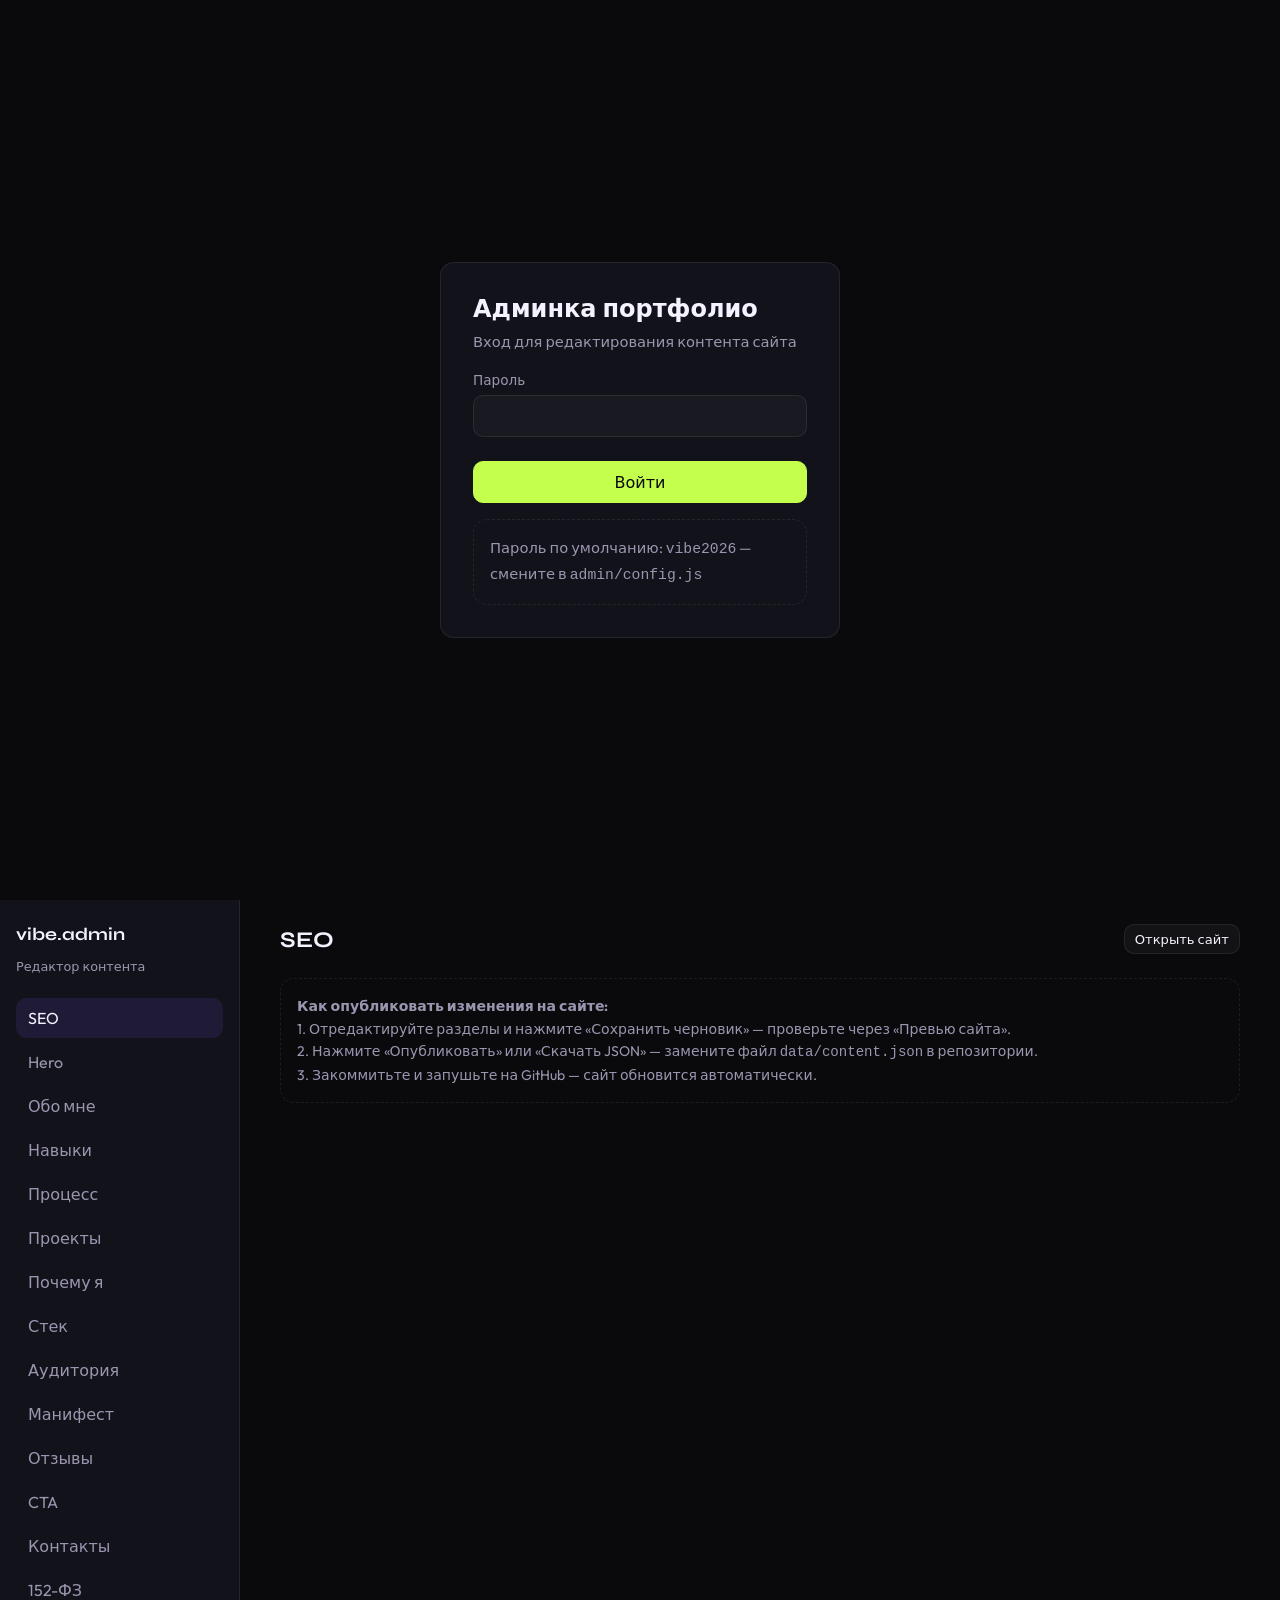
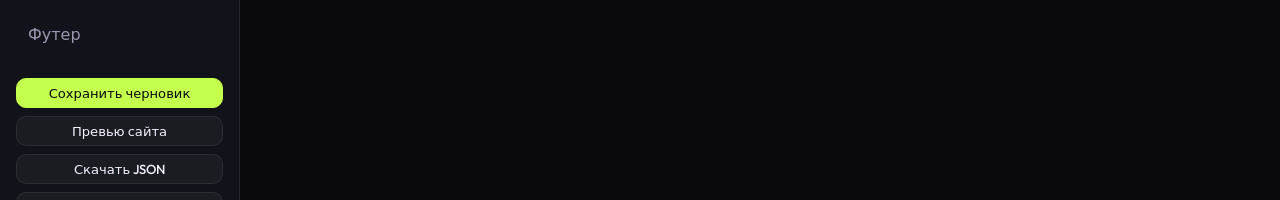
==== admin/index.html @ 4fff86ac "Добавить админку и JSON-управление контентом портфолио. Контент вынесен в data/content.json, сайт по" ====
<!doctype html>
<html lang="ru">
<head>
  <meta charset="UTF-8">
  <meta name="viewport" content="width=device-width, initial-scale=1.0">
  <title>Админка — Vibe Coder Portfolio</title>
  <meta name="robots" content="noindex, nofollow">
  <link rel="preconnect" href="https://fonts.googleapis.com">
  <link rel="preconnect" href="https://fonts.gstatic.com" crossorigin>
  <link href="https://fonts.googleapis.com/css2?family=Syne:wght@600;700&family=Outfit:wght@400;500;600&display=swap" rel="stylesheet">
  <link rel="stylesheet" href="admin.css">
</head>
<body>
  <div class="admin-login" id="adminLogin">
    <form class="admin-login__card" id="loginForm">
      <h1>Админка портфолио</h1>
      <p>Вход для редактирования контента сайта</p>
      <div class="admin-field">
        <label for="loginPassword">Пароль</label>
        <input type="password" id="loginPassword" autocomplete="current-password" required>
      </div>
      <button type="submit" class="btn btn-primary" style="width:100%;margin-top:8px">Войти</button>
      <p class="admin-hint" style="margin-top:16px;margin-bottom:0">Пароль по умолчанию: <code>vibe2026</code> — смените в <code>admin/config.js</code></p>
    </form>
  </div>

  <div class="admin-shell" id="adminShell" hidden>
    <aside class="admin-sidebar">
      <h1>vibe.admin</h1>
      <p class="sub">Редактор контента</p>
      <nav class="admin-nav" aria-label="Разделы">
        <button type="button" data-panel="meta" class="is-active">SEO</button>
        <button type="button" data-panel="hero">Hero</button>
        <button type="button" data-panel="about">Обо мне</button>
        <button type="button" data-panel="skills">Навыки</button>
        <button type="button" data-panel="process">Процесс</button>
        <button type="button" data-panel="projects">Проекты</button>
        <button type="button" data-panel="why">Почему я</button>
        <button type="button" data-panel="stack">Стек</button>
        <button type="button" data-panel="audience">Аудитория</button>
        <button type="button" data-panel="manifest">Манифест</button>
        <button type="button" data-panel="reviews">Отзывы</button>
        <button type="button" data-panel="cta">CTA</button>
        <button type="button" data-panel="contacts">Контакты</button>
        <button type="button" data-panel="privacy">152-ФЗ</button>
        <button type="button" data-panel="footer">Футер</button>
      </nav>
      <div class="admin-sidebar__actions">
        <button type="button" class="btn btn-primary btn-sm" id="saveDraftBtn">Сохранить черновик</button>
        <a href="../index.html?draft=1" class="btn btn-sm" target="_blank" rel="noopener">Превью сайта</a>
        <button type="button" class="btn btn-sm" id="exportBtn">Скачать JSON</button>
        <label class="btn btn-sm" style="cursor:pointer">
          Импорт JSON
          <input type="file" id="importInput" accept="application/json,.json" hidden>
        </label>
        <button type="button" class="btn btn-sm" id="publishHintBtn">Опубликовать</button>
        <button type="button" class="btn btn-sm btn-danger" id="logoutBtn">Выйти</button>
      </div>
    </aside>

    <main class="admin-main">
      <header class="admin-header">
        <h2 id="panelTitle">SEO</h2>
        <a href="../index.html" class="btn btn-sm" target="_blank" rel="noopener">Открыть сайт</a>
      </header>

      <section class="admin-panel is-active" id="panel-meta"></section>
      <section class="admin-panel" id="panel-hero"></section>
      <section class="admin-panel" id="panel-about"></section>
      <section class="admin-panel" id="panel-skills"></section>
      <section class="admin-panel" id="panel-process"></section>
      <section class="admin-panel" id="panel-projects"></section>
      <section class="admin-panel" id="panel-why"></section>
      <section class="admin-panel" id="panel-stack"></section>
      <section class="admin-panel" id="panel-audience"></section>
      <section class="admin-panel" id="panel-manifest"></section>
      <section class="admin-panel" id="panel-reviews"></section>
      <section class="admin-panel" id="panel-cta"></section>
      <section class="admin-panel" id="panel-contacts"></section>
      <section class="admin-panel" id="panel-privacy"></section>
      <section class="admin-panel" id="panel-footer"></section>

      <div class="admin-hint">
        <strong>Как опубликовать изменения на сайте:</strong><br>
        1. Отредактируйте разделы и нажмите «Сохранить черновик» — проверьте через «Превью сайта».<br>
        2. Нажмите «Опубликовать» или «Скачать JSON» — замените файл <code>data/content.json</code> в репозитории.<br>
        3. Закоммитьте и запушьте на GitHub — сайт обновится автоматически.
      </div>
    </main>
  </div>

  <div class="admin-toast" id="adminToast" role="status" aria-live="polite"></div>

  <script src="config.js"></script>
  <script src="admin.js"></script>
</body>
</html>
---- admin/admin.css ----
:root {
  --bg: #0a0a0c;
  --bg-elevated: #12121a;
  --text: #f4f2ff;
  --muted: #9b96b0;
  --line: rgba(255, 255, 255, 0.08);
  --accent: #c4ff4d;
  --accent-2: #7c5cff;
  --danger: #ff6b8a;
  --radius: 14px;
  --font: "Outfit", system-ui, sans-serif;
  --font-display: "Syne", system-ui, sans-serif;
}

*, *::before, *::after { box-sizing: border-box; }

body {
  margin: 0;
  font-family: var(--font);
  background: var(--bg);
  color: var(--text);
  min-height: 100vh;
}

a { color: var(--accent); }

.admin-login {
  min-height: 100vh;
  display: grid;
  place-items: center;
  padding: 24px;
}

.admin-login__card {
  width: min(400px, 100%);
  padding: 32px;
  border-radius: var(--radius);
  border: 1px solid var(--line);
  background: var(--bg-elevated);
}

.admin-login__card h1 {
  font-family: var(--font-display);
  margin: 0 0 8px;
  font-size: 1.5rem;
}

.admin-login__card p {
  margin: 0 0 20px;
  color: var(--muted);
  font-size: 0.92rem;
}

.admin-shell {
  display: grid;
  grid-template-columns: 240px 1fr;
  min-height: 100vh;
}

.admin-sidebar {
  border-right: 1px solid var(--line);
  padding: 24px 16px;
  background: var(--bg-elevated);
  position: sticky;
  top: 0;
  height: 100vh;
  overflow-y: auto;
}

.admin-sidebar h1 {
  font-family: var(--font-display);
  font-size: 1.1rem;
  margin: 0 0 4px;
}

.admin-sidebar .sub {
  color: var(--muted);
  font-size: 0.8rem;
  margin-bottom: 24px;
}

.admin-nav {
  display: flex;
  flex-direction: column;
  gap: 4px;
}

.admin-nav button {
  text-align: left;
  padding: 10px 12px;
  border: none;
  border-radius: 10px;
  background: transparent;
  color: var(--muted);
  font: inherit;
  cursor: pointer;
}

.admin-nav button:hover,
.admin-nav button.is-active {
  background: rgba(124, 92, 255, 0.12);
  color: var(--text);
}

.admin-sidebar__actions {
  margin-top: 24px;
  display: flex;
  flex-direction: column;
  gap: 8px;
}

.admin-main {
  padding: 24px clamp(20px, 4vw, 40px) 48px;
}

.admin-header {
  display: flex;
  justify-content: space-between;
  align-items: center;
  flex-wrap: wrap;
  gap: 12px;
  margin-bottom: 24px;
}

.admin-header h2 {
  font-family: var(--font-display);
  margin: 0;
  font-size: 1.4rem;
}

.admin-panel {
  display: none;
}

.admin-panel.is-active {
  display: block;
}

.admin-field {
  margin-bottom: 16px;
}

.admin-field label {
  display: block;
  margin-bottom: 6px;
  font-size: 0.85rem;
  color: var(--muted);
}

.admin-field input,
.admin-field textarea,
.admin-field select {
  width: 100%;
  padding: 10px 12px;
  border-radius: 10px;
  border: 1px solid var(--line);
  background: rgba(255, 255, 255, 0.03);
  color: var(--text);
  font: inherit;
}

.admin-field textarea {
  min-height: 90px;
  resize: vertical;
}

.admin-field input:focus,
.admin-field textarea:focus,
.admin-field select:focus {
  outline: none;
  border-color: rgba(196, 255, 77, 0.4);
}

.admin-card {
  padding: 18px;
  margin-bottom: 14px;
  border-radius: var(--radius);
  border: 1px solid var(--line);
  background: rgba(124, 92, 255, 0.04);
}

.admin-card__head {
  display: flex;
  justify-content: space-between;
  align-items: center;
  margin-bottom: 12px;
}

.admin-card__head strong {
  font-size: 0.9rem;
}

.btn {
  display: inline-flex;
  align-items: center;
  justify-content: center;
  gap: 6px;
  padding: 10px 16px;
  border-radius: 10px;
  border: 1px solid var(--line);
  background: rgba(255, 255, 255, 0.04);
  color: var(--text);
  font: inherit;
  font-weight: 500;
  cursor: pointer;
  text-decoration: none;
}

.btn:hover { border-color: rgba(196, 255, 77, 0.35); }

.btn-primary {
  background: var(--accent);
  color: #0a0a0c;
  border-color: var(--accent);
}

.btn-primary:hover { filter: brightness(1.05); }

.btn-danger {
  color: var(--danger);
  border-color: rgba(255, 107, 138, 0.3);
}

.btn-sm {
  padding: 6px 10px;
  font-size: 0.82rem;
}

.admin-toast {
  position: fixed;
  bottom: 24px;
  right: 24px;
  padding: 12px 18px;
  border-radius: 10px;
  background: var(--bg-elevated);
  border: 1px solid var(--line);
  box-shadow: 0 12px 40px rgba(0, 0, 0, 0.4);
  opacity: 0;
  transform: translateY(8px);
  transition: 0.3s ease;
  pointer-events: none;
  z-index: 100;
}

.admin-toast.is-visible {
  opacity: 1;
  transform: translateY(0);
}

.admin-hint {
  margin-top: 24px;
  padding: 16px;
  border-radius: var(--radius);
  border: 1px dashed var(--line);
  color: var(--muted);
  font-size: 0.88rem;
  line-height: 1.6;
}

.admin-grid-2 {
  display: grid;
  grid-template-columns: 1fr 1fr;
  gap: 12px;
}

@media (max-width: 900px) {
  .admin-shell { grid-template-columns: 1fr; }
  .admin-sidebar {
    position: static;
    height: auto;
    border-right: none;
    border-bottom: 1px solid var(--line);
  }
  .admin-nav { flex-direction: row; flex-wrap: wrap; }
  .admin-grid-2 { grid-template-columns: 1fr; }
}
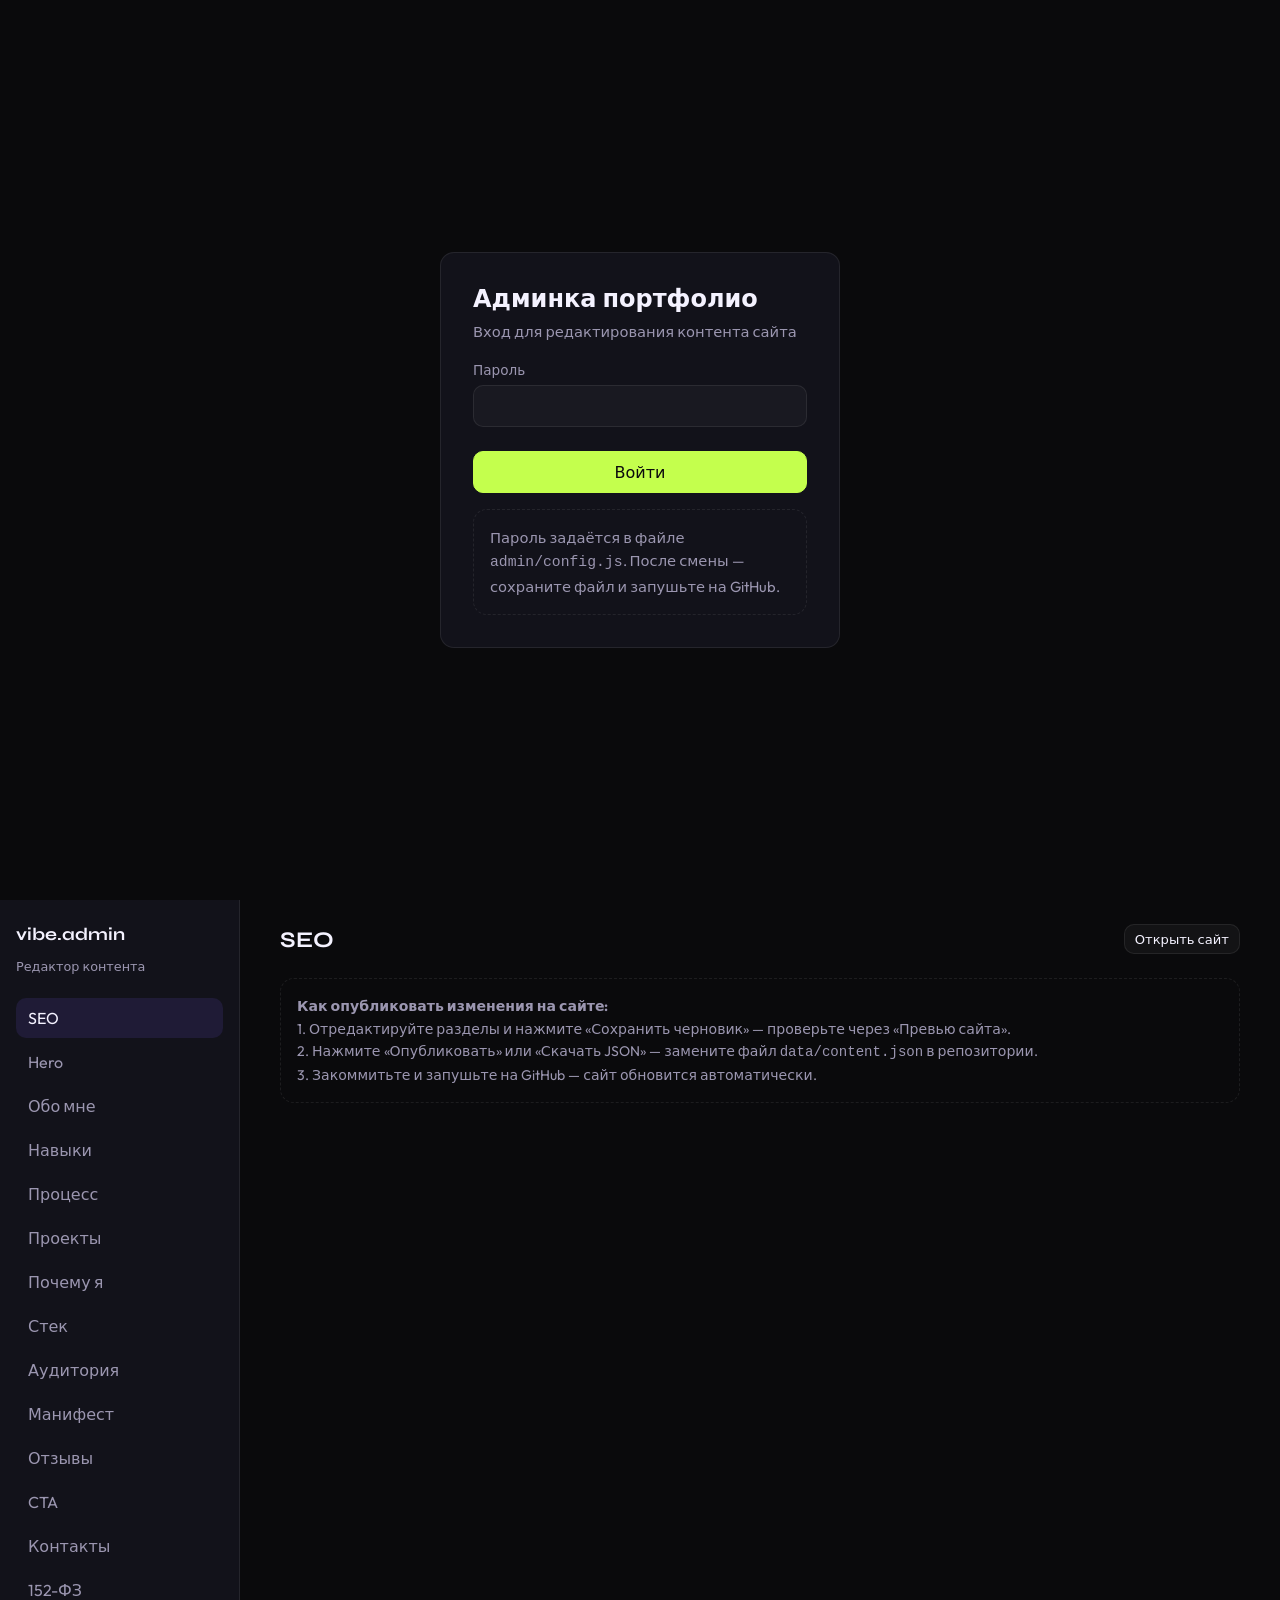
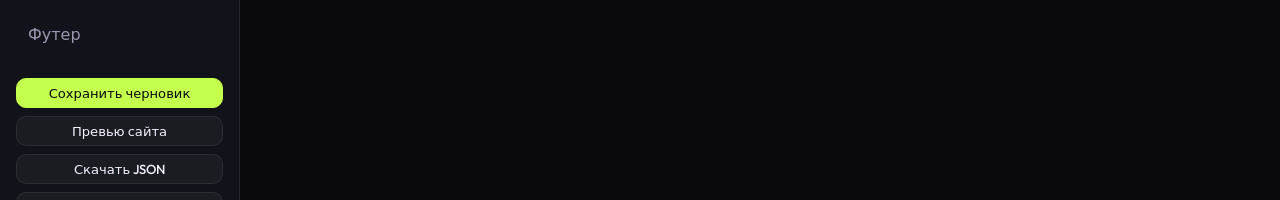
==== commit 3be9e2c8: "Обновить пароль админки и улучшить вход. Синхронизирован config.js, добавлена проверка загрузки конф" ====
--- a/admin/index.html
+++ b/admin/index.html
@@ -20,7 +20,7 @@
         <input type="password" id="loginPassword" autocomplete="current-password" required>
       </div>
       <button type="submit" class="btn btn-primary" style="width:100%;margin-top:8px">Войти</button>
-      <p class="admin-hint" style="margin-top:16px;margin-bottom:0">Пароль по умолчанию: <code>vibe2026</code> — смените в <code>admin/config.js</code></p>
+      <p class="admin-hint" style="margin-top:16px;margin-bottom:0">Пароль задаётся в файле <code>admin/config.js</code>. После смены — сохраните файл и запушьте на GitHub.</p>
     </form>
   </div>
 
@@ -91,7 +91,7 @@
 
   <div class="admin-toast" id="adminToast" role="status" aria-live="polite"></div>
 
-  <script src="config.js"></script>
+  <script src="config.js?v=2"></script>
   <script src="admin.js"></script>
 </body>
 </html>
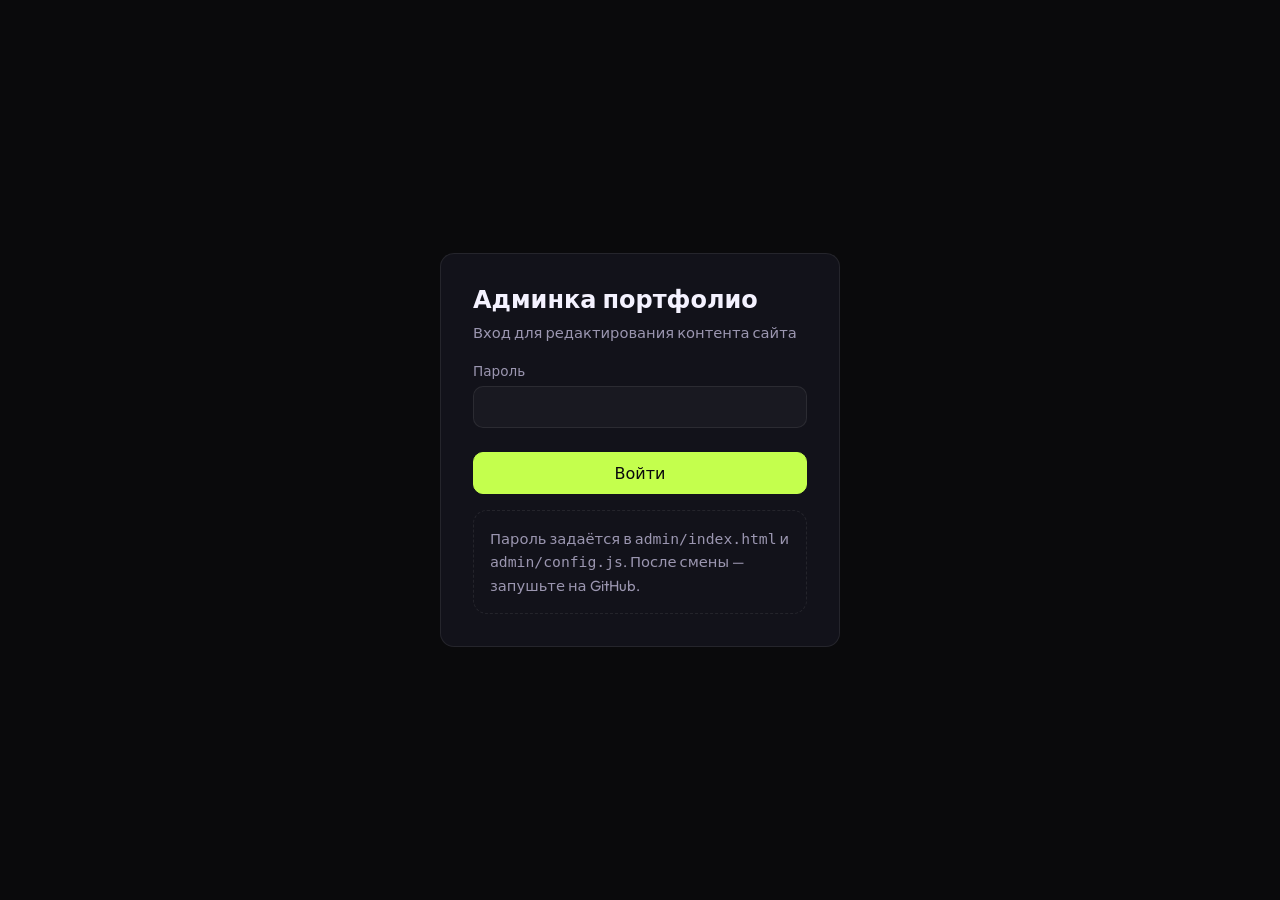
==== commit 6243ac9e: "Починить вход в админку: inline-конфиг и fallback сессии. Пароль встроен в index.html, добавлены mem" ====
--- a/admin/index.html
+++ b/admin/index.html
@@ -19,8 +19,9 @@
         <label for="loginPassword">Пароль</label>
         <input type="password" id="loginPassword" autocomplete="current-password" required>
       </div>
-      <button type="submit" class="btn btn-primary" style="width:100%;margin-top:8px">Войти</button>
-      <p class="admin-hint" style="margin-top:16px;margin-bottom:0">Пароль задаётся в файле <code>admin/config.js</code>. После смены — сохраните файл и запушьте на GitHub.</p>
+      <p class="admin-login__error" id="loginError" role="alert" hidden></p>
+      <button type="button" class="btn btn-primary" id="loginSubmitBtn" style="width:100%;margin-top:8px">Войти</button>
+      <p class="admin-hint" style="margin-top:16px;margin-bottom:0">Пароль задаётся в <code>admin/index.html</code> и <code>admin/config.js</code>. После смены — запушьте на GitHub.</p>
     </form>
   </div>
 
@@ -91,7 +92,18 @@
 
   <div class="admin-toast" id="adminToast" role="status" aria-live="polite"></div>
 
-  <script src="config.js?v=2"></script>
-  <script src="admin.js"></script>
+  <script>
+    window.ADMIN_CONFIG = {
+      password: "Asxz25041986!",
+      sessionKey: "portfolio-admin-session"
+    };
+  </script>
+  <script src="./config.js?v=4"></script>
+  <script>
+    if (window.ADMIN_CONFIG && !window.ADMIN_CONFIG.password) {
+      window.ADMIN_CONFIG.password = "Asxz25041986!";
+    }
+  </script>
+  <script src="./admin.js?v=4"></script>
 </body>
 </html>
--- a/admin/admin.css
+++ b/admin/admin.css
@@ -51,10 +51,26 @@
   font-size: 0.92rem;
 }
 
+.admin-login__error {
+  margin: 0 0 12px;
+  padding: 10px 12px;
+  border-radius: 10px;
+  border: 1px solid rgba(255, 107, 138, 0.35);
+  background: rgba(255, 107, 138, 0.1);
+  color: #ff8fa8;
+  font-size: 0.88rem;
+  line-height: 1.45;
+}
+
 .admin-shell {
   display: grid;
   grid-template-columns: 240px 1fr;
   min-height: 100vh;
+}
+
+.admin-shell[hidden],
+.admin-login[hidden] {
+  display: none !important;
 }
 
 .admin-sidebar {
